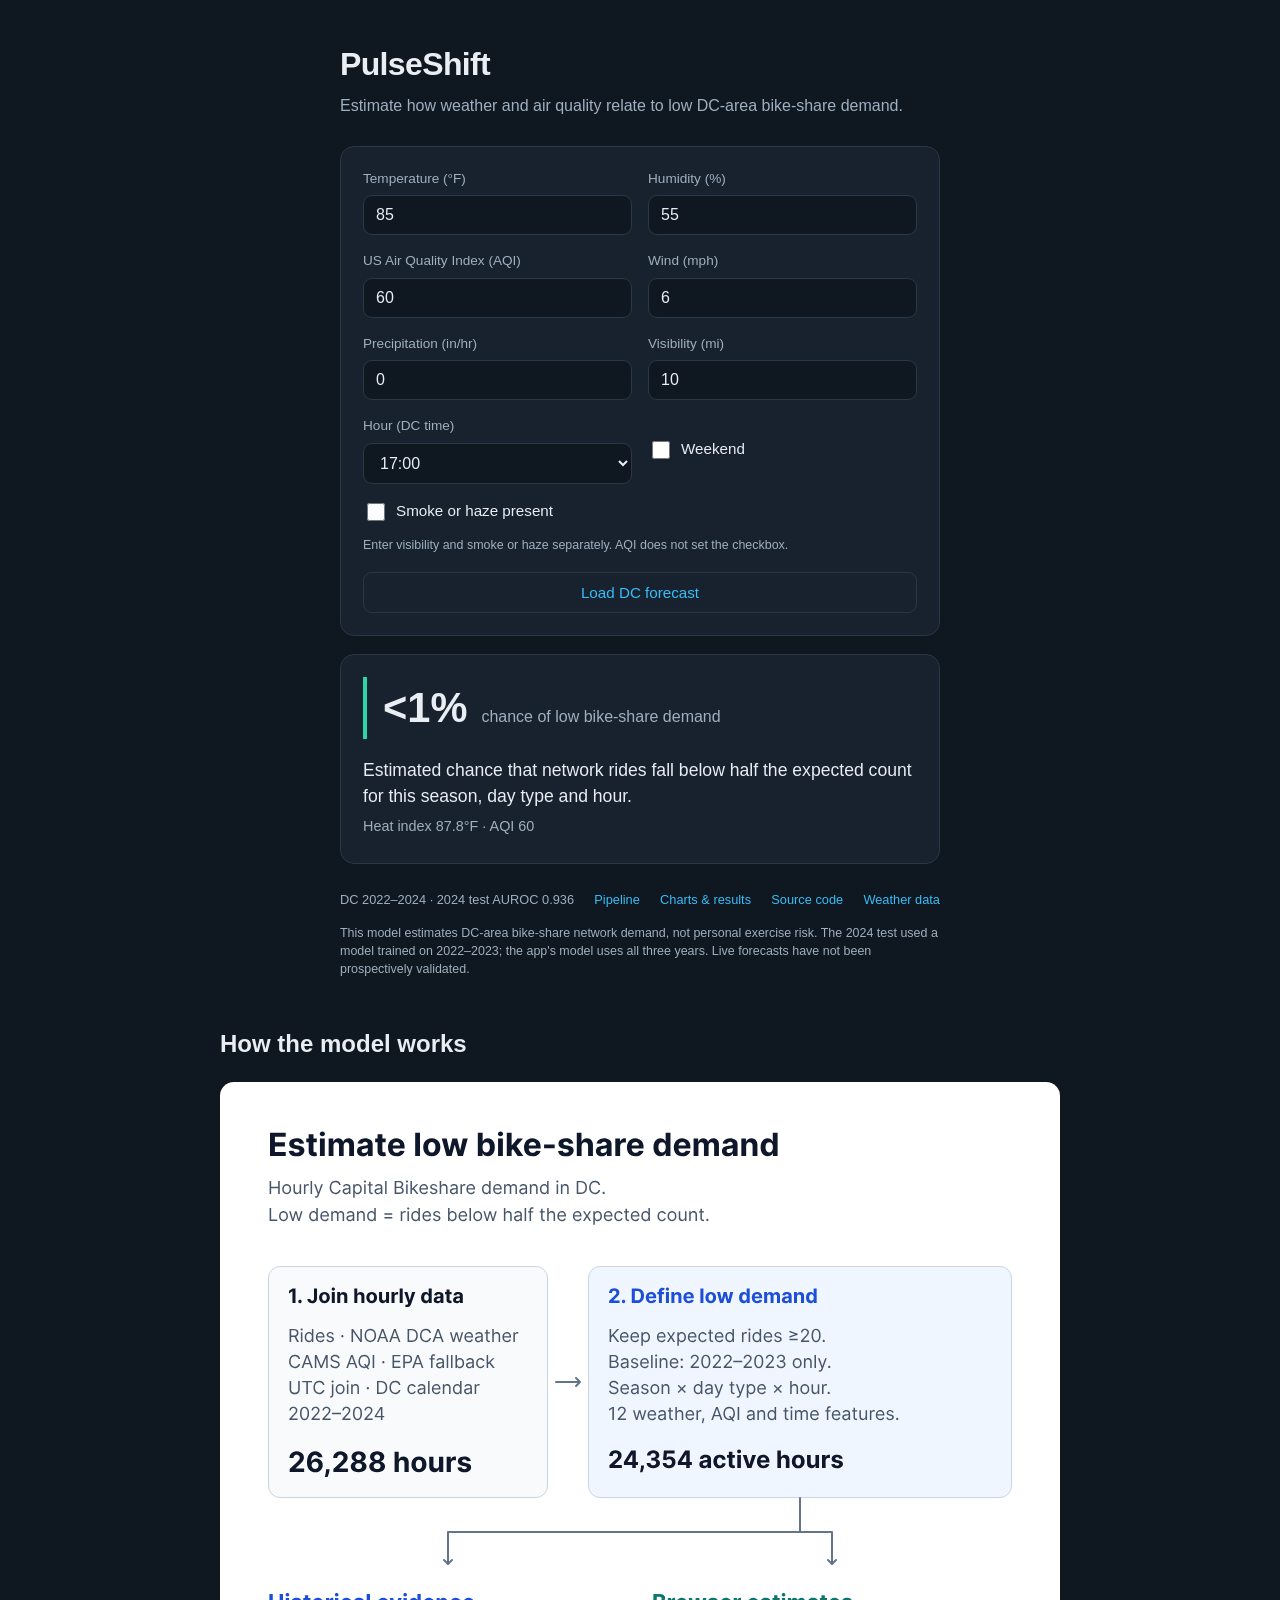
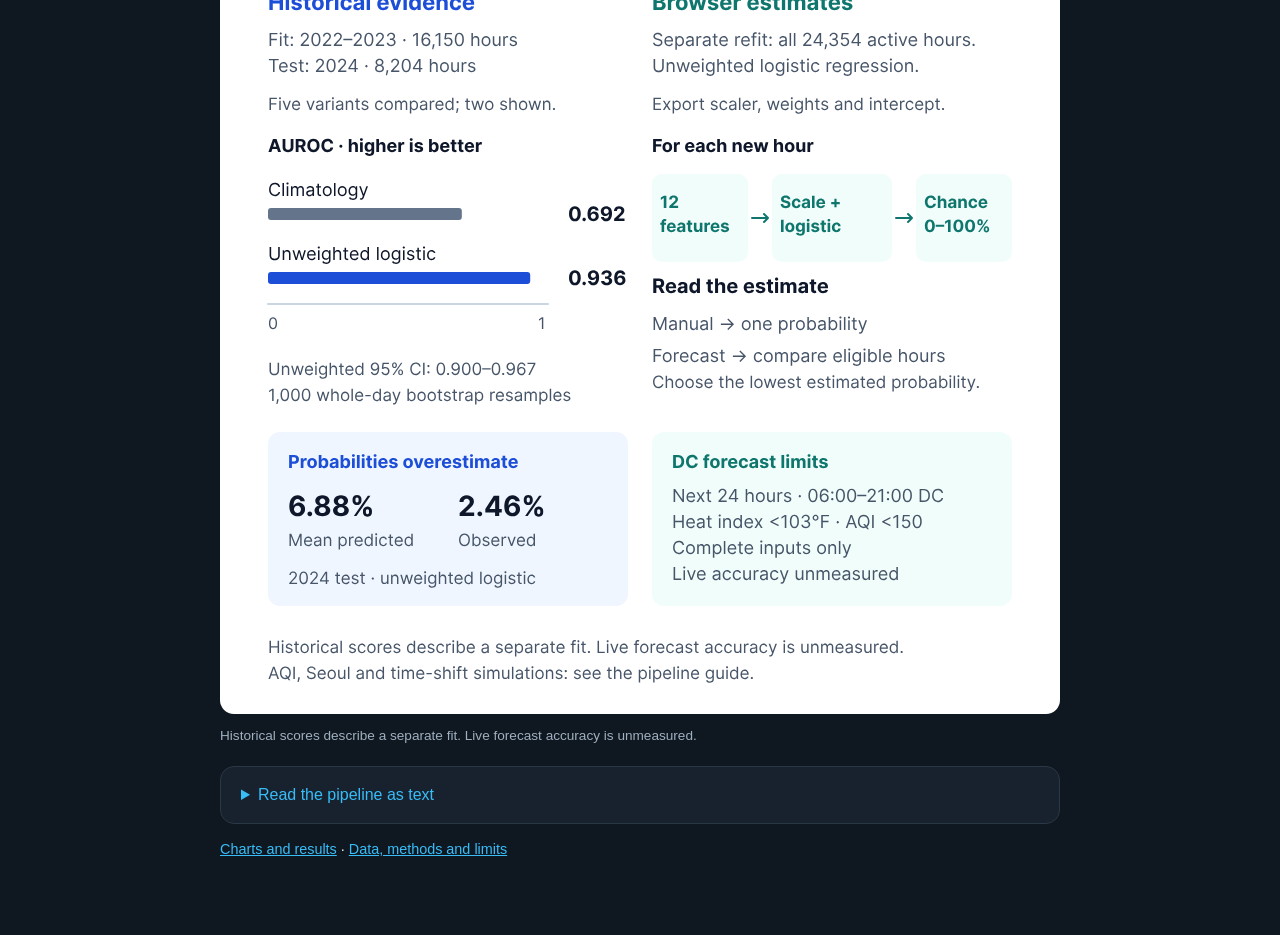
==== index.html @ 4e1eb02a "updated code" ====
<!DOCTYPE html>
<html lang="en">
<head>
  <meta charset="utf-8" />
  <meta http-equiv="Content-Security-Policy" content="default-src 'self'; img-src 'self' data:; connect-src https://api.open-meteo.com https://air-quality-api.open-meteo.com; base-uri 'none'" />
  <meta name="viewport" content="width=device-width, initial-scale=1" />
  <meta name="description" content="Estimate the chance of low DC-area bike-share demand from weather and air quality. The research model runs in your browser." />
  <link rel="icon" href="data:image/svg+xml,<svg xmlns='http://www.w3.org/2000/svg' width='16' height='16'><circle cx='8' cy='8' r='7' fill='%2338bdf8'/></svg>" />
  <title>PulseShift</title>
  <link rel="stylesheet" href="app/styles.css" />
</head>
<body>
  <main class="app">
    <header>
      <h1>PulseShift</h1>
      <p class="tag">Estimate how weather and air quality relate to low DC-area bike-share demand.</p>
    </header>

    <section class="panel">
      <form id="form" aria-label="DC demand model inputs">
        <div class="grid">
          <label>Temperature (°F)
            <input type="number" id="temp" value="85" min="-40" max="130" step="any" required />
          </label>
          <label>Humidity (%)
            <input type="number" id="humidity" value="55" min="0" max="100" step="any" required />
          </label>
          <label>US Air Quality Index (AQI)
            <input type="number" id="aqi" value="60" min="0" max="500" step="any" required />
          </label>
          <label>Wind (mph)
            <input type="number" id="wind" value="6" min="0" max="100" step="any" required />
          </label>
          <label>Precipitation (in/hr)
            <input type="number" id="precip" value="0" min="0" max="5" step="any" required />
          </label>
          <label>Visibility (mi)
            <input type="number" id="visibility" value="10" min="0" max="10" step="any" required />
          </label>
          <label>Hour (DC time)
            <select id="hour"></select>
          </label>
          <label class="check"><input type="checkbox" id="weekend" /> Weekend</label>
          <label class="check"><input type="checkbox" id="smoke" /> Smoke or haze present</label>
          <p class="hint">Enter visibility and smoke or haze separately. AQI does not set the checkbox.</p>
        </div>
        <button type="button" id="live" class="ghost">Load DC forecast</button>
        <p class="error" id="error" role="alert"></p>
      </form>
    </section>

    <section class="result" id="result" aria-label="Low bike-share demand estimate" aria-live="polite" aria-atomic="true" hidden>
      <div class="risk" id="risk">
        <span class="pct" id="pct">—</span>
        <span class="band" id="band">—</span>
      </div>
      <p class="reco" id="reco"></p>
      <p class="detail" id="detail"></p>
      <p class="detail" id="besthour"></p>
      <p class="hint" id="forecastnote"></p>
    </section>

    <footer>
      <span id="meta"></span>
      <a href="#pipeline">Pipeline</a>
      <a href="results/">Charts &amp; results</a>
      <a href="https://github.com/urmeo/pulse-shift">Source code</a>
      <a href="https://open-meteo.com/">Weather data</a>
    </footer>
    <p class="hint" id="modelnote"></p>

    <section class="pipeline-section" id="pipeline" aria-labelledby="pipeline-title">
      <h2 id="pipeline-title">How the model works</h2>
      <figure>
        <picture>
          <source media="(max-width: 640px)" srcset="results/figures/pipeline-mobile.svg" width="360" height="1932">
          <img class="pipeline-image" src="results/figures/pipeline.svg" width="840" height="1232" loading="lazy" alt="Hourly DC data define a low-demand target, then feed historical evaluation and a separate browser model refit. The diagram compares model ranking, probability overestimation and forecast limits.">
        </picture>
        <figcaption>Historical scores describe a separate fit. Live forecast accuracy is unmeasured.</figcaption>
      </figure>
      <details id="pipeline-text">
        <summary>Read the pipeline as text</summary>
        <h3>Prepare labeled hours</h3>
        <p>Join Capital Bikeshare rides, NOAA DCA weather and CAMS AQI by UTC hour, with EPA daily AQI as the historical fallback. The 2022–2024 panel has 26,288 hours.</p>
        <p>Expected rides use the 2022–2023 baseline for each season, weekday/weekend group and hour. Keep expected counts ≥20; low demand means rides below half the expected count. This leaves 24,354 active hours and 12 weather, AQI and time features.</p>
        <h3>Evaluate historical models</h3>
        <p>Fit on 16,150 hours from 2022–2023; test on 8,204 hours from 2024. Five variants were compared; two are shown here.</p>
        <table>
          <caption>2024 test AUROC · higher is better</caption>
          <thead><tr><th scope="col">Model</th><th scope="col">AUROC</th></tr></thead>
          <tbody>
            <tr><th scope="row">Climatology</th><td>0.692</td></tr>
            <tr><th scope="row">Unweighted logistic</th><td>0.936</td></tr>
          </tbody>
        </table>
        <p>Climatology predicts the training low-demand rate for each season, day type and hour. AUROC measures ranking. The unweighted model's 95% interval is 0.900–0.967, from 1,000 whole-day bootstrap resamples.</p>
        <p>Its mean prediction is 6.88%, compared with 2.46% observed on the 2024 test. Its probabilities overestimate the event rate.</p>
        <h3>Estimate new hours in the browser</h3>
        <p>Refit unweighted logistic regression separately on all 24,354 active hours. Export the scaler, weights and intercept. For each new hour, derive 12 features, standardize them and compute the logistic probability.</p>
        <p>Manual conditions give one estimate. Open-Meteo weather and CAMS AQI forecasts let the app compare complete hours in the next 24 hours, from 06:00 to 21:00 DC time. Keep heat index below 103°F and AQI below 150; choose the lowest estimated probability.</p>
        <p>The historical test does not evaluate the all-years refit. Live forecast accuracy is unmeasured.</p>
      </details>
      <p class="pipeline-links"><a href="results/">Charts and results</a> · <a href="https://github.com/urmeo/pulse-shift/blob/main/docs/pipeline.md">Data, methods and limits</a></p>
    </section>
  </main>

  <script src="app/model.js"></script>
  <script src="app/app.js"></script>
</body>
</html>
---- app/styles.css ----
:root {
  --bg: #0f1720;
  --card: #18222e;
  --line: #2a3744;
  --text: #e8eef4;
  --muted: #9fb0c0;
  --accent: #38bdf8;
  --low: #2dd4a7;
  --moderate: #eab308;
  --high: #f97316;
  --severe: #ef4444;
}

* { box-sizing: border-box; }

body {
  margin: 0;
  font-family: -apple-system, BlinkMacSystemFont, "Segoe UI", Roboto, sans-serif;
  background: var(--bg);
  color: var(--text);
  line-height: 1.5;
}

.app {
  max-width: 880px;
  margin: 0 auto;
  padding: 40px 20px 60px;
}

.app > header, .app > .panel, .app > .result, .app > footer, .app > .hint {
  max-width: 600px;
  margin-left: auto;
  margin-right: auto;
}

header h1 {
  margin: 0;
  font-size: 2rem;
  letter-spacing: -0.02em;
}

.tag {
  color: var(--muted);
  margin: 6px 0 28px;
}

.panel, .result {
  background: var(--card);
  border: 1px solid var(--line);
  border-radius: 14px;
  padding: 22px;
}

.grid {
  display: grid;
  grid-template-columns: 1fr 1fr;
  gap: 16px;
}

label {
  display: flex;
  flex-direction: column;
  font-size: 0.85rem;
  color: var(--muted);
  gap: 6px;
}

input[type="number"], select {
  background: var(--bg);
  border: 1px solid var(--line);
  border-radius: 9px;
  color: var(--text);
  padding: 10px 12px;
  font-size: 1rem;
  width: 100%;
  min-width: 0;
}

input:focus, select:focus { border-color: var(--accent); }
input:focus-visible, select:focus-visible, .ghost:focus-visible {
  outline: 2px solid var(--accent);
  outline-offset: 2px;
}

label.check {
  flex-direction: row;
  align-items: center;
  gap: 8px;
  color: var(--text);
  font-size: 0.95rem;
}

label.check input {
  width: 18px;
  height: 18px;
  accent-color: var(--accent);
}

.ghost {
  margin-top: 18px;
  width: 100%;
  background: transparent;
  border: 1px solid var(--line);
  color: var(--accent);
  border-radius: 9px;
  padding: 11px;
  font-size: 0.95rem;
  cursor: pointer;
}

.ghost:hover { border-color: var(--accent); }
.ghost:disabled {
  opacity: 0.65;
  cursor: wait;
}
.error {
  color: #fca5a5;
  font-size: 0.9rem;
  margin: 12px 0 0;
}
.error:empty { display: none; }
input[aria-invalid="true"] { border-color: #fca5a5; }

.result { margin-top: 18px; }

.risk {
  display: flex;
  flex-wrap: wrap;
  align-items: baseline;
  gap: 14px;
  border-left: 4px solid var(--muted);
  padding-left: 16px;
}

.risk.low { border-color: var(--low); }
.risk.moderate { border-color: var(--moderate); }
.risk.high { border-color: var(--high); }
.risk.severe { border-color: var(--severe); }

.pct {
  font-size: 2.6rem;
  font-weight: 700;
}
.band {
  color: var(--muted);
  font-size: 1rem;
  flex: 1;
  min-width: 150px;
}

.reco {
  font-size: 1.1rem;
  margin: 18px 0 6px;
}
.detail {
  color: var(--muted);
  margin: 0;
  font-size: 0.9rem;
}

.hint {
  color: var(--muted);
  font-size: 0.78rem;
  margin: 4px 0 0;
  line-height: 1.45;
}
.grid .hint {
  grid-column: 1 / -1;
  margin-top: -4px;
}
.app > .hint { margin-top: 14px; }

footer {
  display: flex;
  justify-content: space-between;
  flex-wrap: wrap;
  gap: 8px 16px;
  margin-top: 26px;
  font-size: 0.8rem;
  color: var(--muted);
}

footer a {
  color: var(--accent);
  text-decoration: none;
}

.pipeline-section {
  margin-top: 48px;
  scroll-margin-top: 24px;
}

.pipeline-section h2 { font-size: 1.5rem; }
.pipeline-section h3 { font-size: 1.05rem; }
.pipeline-section figure { margin: 0; }
.pipeline-image {
  display: block;
  width: 100%;
  height: auto;
  border-radius: 14px;
}
.pipeline-section figcaption {
  margin-top: 12px;
  color: var(--muted);
  font-size: 0.85rem;
}
.pipeline-section details {
  margin-top: 20px;
  padding: 16px 20px;
  background: var(--card);
  border: 1px solid var(--line);
  border-radius: 14px;
}
.pipeline-section summary {
  color: var(--accent);
  cursor: pointer;
}
.pipeline-section a { color: var(--accent); }
.pipeline-section summary:focus-visible, a:focus-visible {
  outline: 2px solid var(--accent);
  outline-offset: 4px;
}
.pipeline-section table {
  width: 100%;
  border-collapse: collapse;
  font-size: 0.9rem;
}
.pipeline-section caption {
  text-align: left;
  color: var(--muted);
  margin-bottom: 8px;
}
.pipeline-section th, .pipeline-section td {
  border-bottom: 1px solid var(--line);
  padding: 8px;
  text-align: left;
}
.pipeline-section th:last-child, .pipeline-section td { text-align: right; }
.pipeline-links { font-size: 0.9rem; }

@media (max-width: 640px) {
  .pipeline-section figure { max-width: 360px; margin-inline: auto; }
}

@media (max-width: 480px) {
  .grid { grid-template-columns: 1fr; }
}
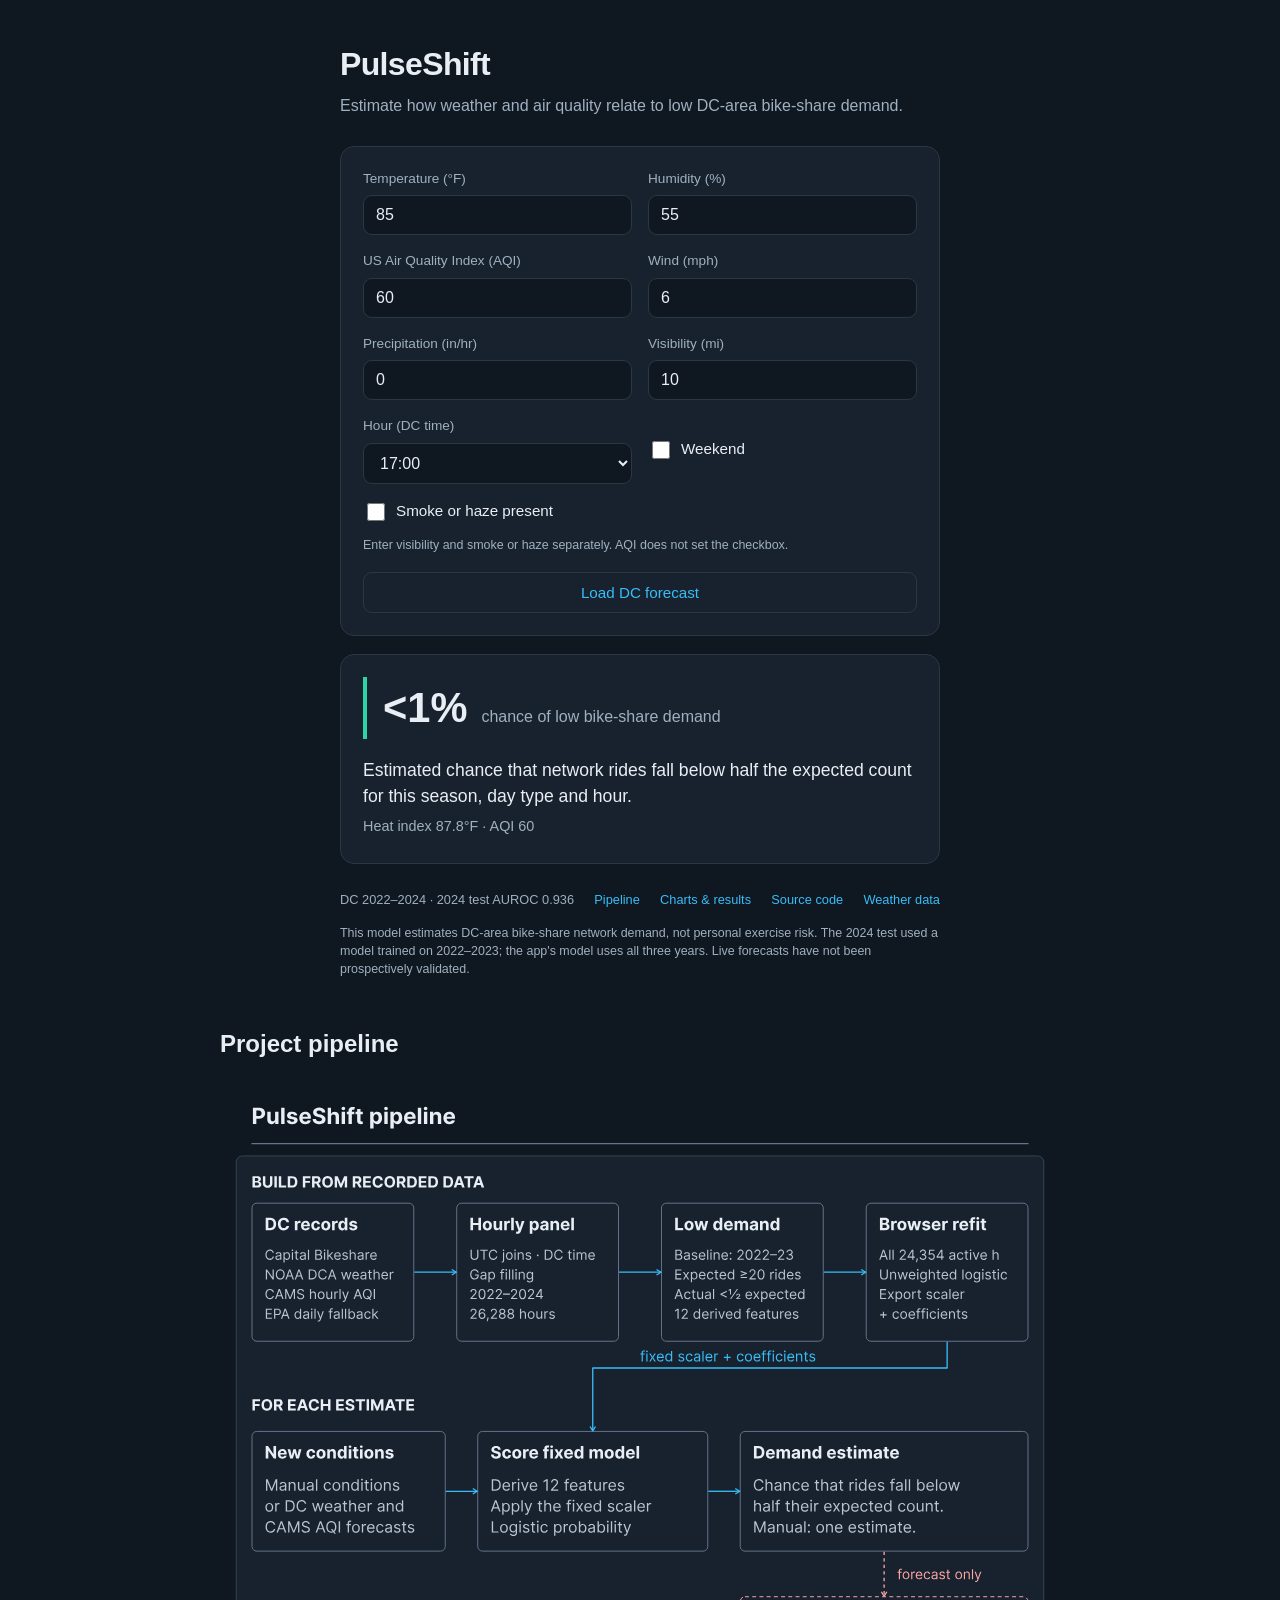
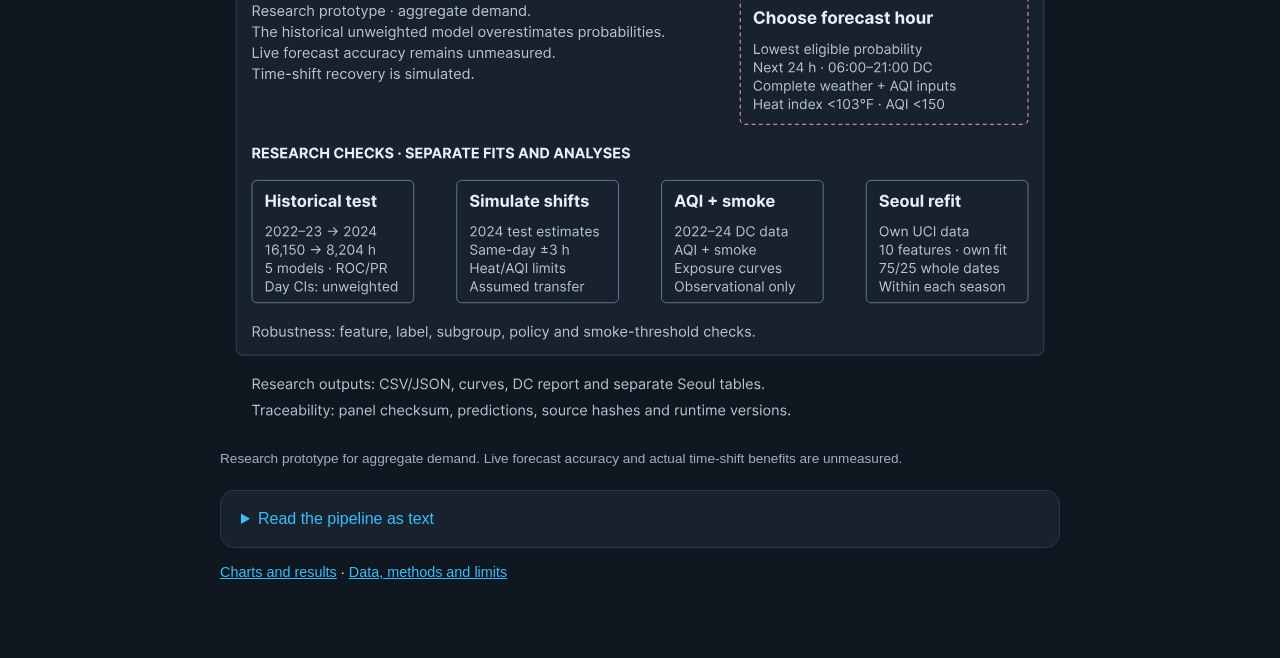
==== commit 33efb798: "updated code" ====
--- a/index.html
+++ b/index.html
@@ -70,21 +70,25 @@
     <p class="hint" id="modelnote"></p>
 
     <section class="pipeline-section" id="pipeline" aria-labelledby="pipeline-title">
-      <h2 id="pipeline-title">How the model works</h2>
+      <h2 id="pipeline-title">Project pipeline</h2>
       <figure>
         <picture>
-          <source media="(max-width: 640px)" srcset="results/figures/pipeline-mobile.svg" width="360" height="1932">
-          <img class="pipeline-image" src="results/figures/pipeline.svg" width="840" height="1232" loading="lazy" alt="Hourly DC data define a low-demand target, then feed historical evaluation and a separate browser model refit. The diagram compares model ranking, probability overestimation and forecast limits.">
+          <source media="(max-width: 640px)" srcset="results/figures/pipeline-mobile.svg" width="360" height="2480">
+          <img class="pipeline-image" src="results/figures/pipeline.svg" width="1280" height="1456" loading="lazy" alt="DC records become labeled hours for the browser model refit. Fixed parameters score manual conditions or forecasts; forecast-only eligibility rules limit hour selection. Separate research checks cover the 2024 historical test, simulated time shifts, AQI and smoke associations, and an independent Seoul refit.">
         </picture>
-        <figcaption>Historical scores describe a separate fit. Live forecast accuracy is unmeasured.</figcaption>
+        <figcaption>Research prototype for aggregate demand. Live forecast accuracy and actual time-shift benefits are unmeasured.</figcaption>
       </figure>
       <details id="pipeline-text">
         <summary>Read the pipeline as text</summary>
-        <h3>Prepare labeled hours</h3>
+        <h3>Build the browser model</h3>
         <p>Join Capital Bikeshare rides, NOAA DCA weather and CAMS AQI by UTC hour, with EPA daily AQI as the historical fallback. The 2022–2024 panel has 26,288 hours.</p>
         <p>Expected rides use the 2022–2023 baseline for each season, weekday/weekend group and hour. Keep expected counts ≥20; low demand means rides below half the expected count. This leaves 24,354 active hours and 12 weather, AQI and time features.</p>
-        <h3>Evaluate historical models</h3>
-        <p>Fit on 16,150 hours from 2022–2023; test on 8,204 hours from 2024. Five variants were compared; two are shown here.</p>
+        <p>Refit unweighted logistic regression on all 24,354 active hours. Export the scaler, weights and intercept as fixed browser parameters.</p>
+        <h3>Estimate new conditions</h3>
+        <p>For each new hour, derive 12 features, apply the fixed scaler and compute the logistic probability. Manual conditions give one estimate.</p>
+        <p>Open-Meteo weather and CAMS AQI forecasts let the app compare complete hours in the next 24 hours, from 06:00 to 21:00 DC time. Forecast selection requires heat index below 103°F and AQI below 150, then chooses the lowest estimated probability.</p>
+        <h3>Historical test</h3>
+        <p>Fit five model variants on 16,150 hours from 2022–2023; test on 8,204 hours from 2024. Two model scores are listed below. This test evaluates a separate fit from the all-years browser refit.</p>
         <table>
           <caption>2024 test AUROC · higher is better</caption>
           <thead><tr><th scope="col">Model</th><th scope="col">AUROC</th></tr></thead>
@@ -95,10 +99,15 @@
         </table>
         <p>Climatology predicts the training low-demand rate for each season, day type and hour. AUROC measures ranking. The unweighted model's 95% interval is 0.900–0.967, from 1,000 whole-day bootstrap resamples.</p>
         <p>Its mean prediction is 6.88%, compared with 2.46% observed on the 2024 test. Its probabilities overestimate the event rate.</p>
-        <h3>Estimate new hours in the browser</h3>
-        <p>Refit unweighted logistic regression separately on all 24,354 active hours. Export the scaler, weights and intercept. For each new hour, derive 12 features, standardize them and compute the logistic probability.</p>
-        <p>Manual conditions give one estimate. Open-Meteo weather and CAMS AQI forecasts let the app compare complete hours in the next 24 hours, from 06:00 to 21:00 DC time. Keep heat index below 103°F and AQI below 150; choose the lowest estimated probability.</p>
-        <p>The historical test does not evaluate the all-years refit. Live forecast accuracy is unmeasured.</p>
+        <h3>Simulated time shifts</h3>
+        <p>Use the historical model's 2024 test estimates and recorded conditions to compare hours within ±3 hours on the same day, under the study's heat and AQI limits. Predicted ride recovery assumes demand transfers to the chosen hour.</p>
+        <h3>AQI and smoke</h3>
+        <p>Use applicable 2022–2024 DC records for daily and hourly associations, exposure curves, smoke context and measurement-error scenarios. Different exposures and controls limit comparison; these observational analyses do not establish causality.</p>
+        <h3>Separate Seoul refit</h3>
+        <p>Fit a city-specific 10-feature model on its own UCI dataset. Within each season, train on the earliest 75% of functioning dates and test on the latest 25%, keeping whole dates together.</p>
+        <h3>Limits and recorded outputs</h3>
+        <p>This prototype estimates aggregate bike-share demand. Individual activity and health outcomes were not measured. Live forecast accuracy and actual time-shift benefits remain unmeasured.</p>
+        <p>Research checks vary features, labels, subgroups, policy windows and smoke thresholds. Tables, curves and predictions record the results. Metadata include the panel checksum, source hashes and runtime versions.</p>
       </details>
       <p class="pipeline-links"><a href="results/">Charts and results</a> · <a href="https://github.com/urmeo/pulse-shift/blob/main/docs/pipeline.md">Data, methods and limits</a></p>
     </section>
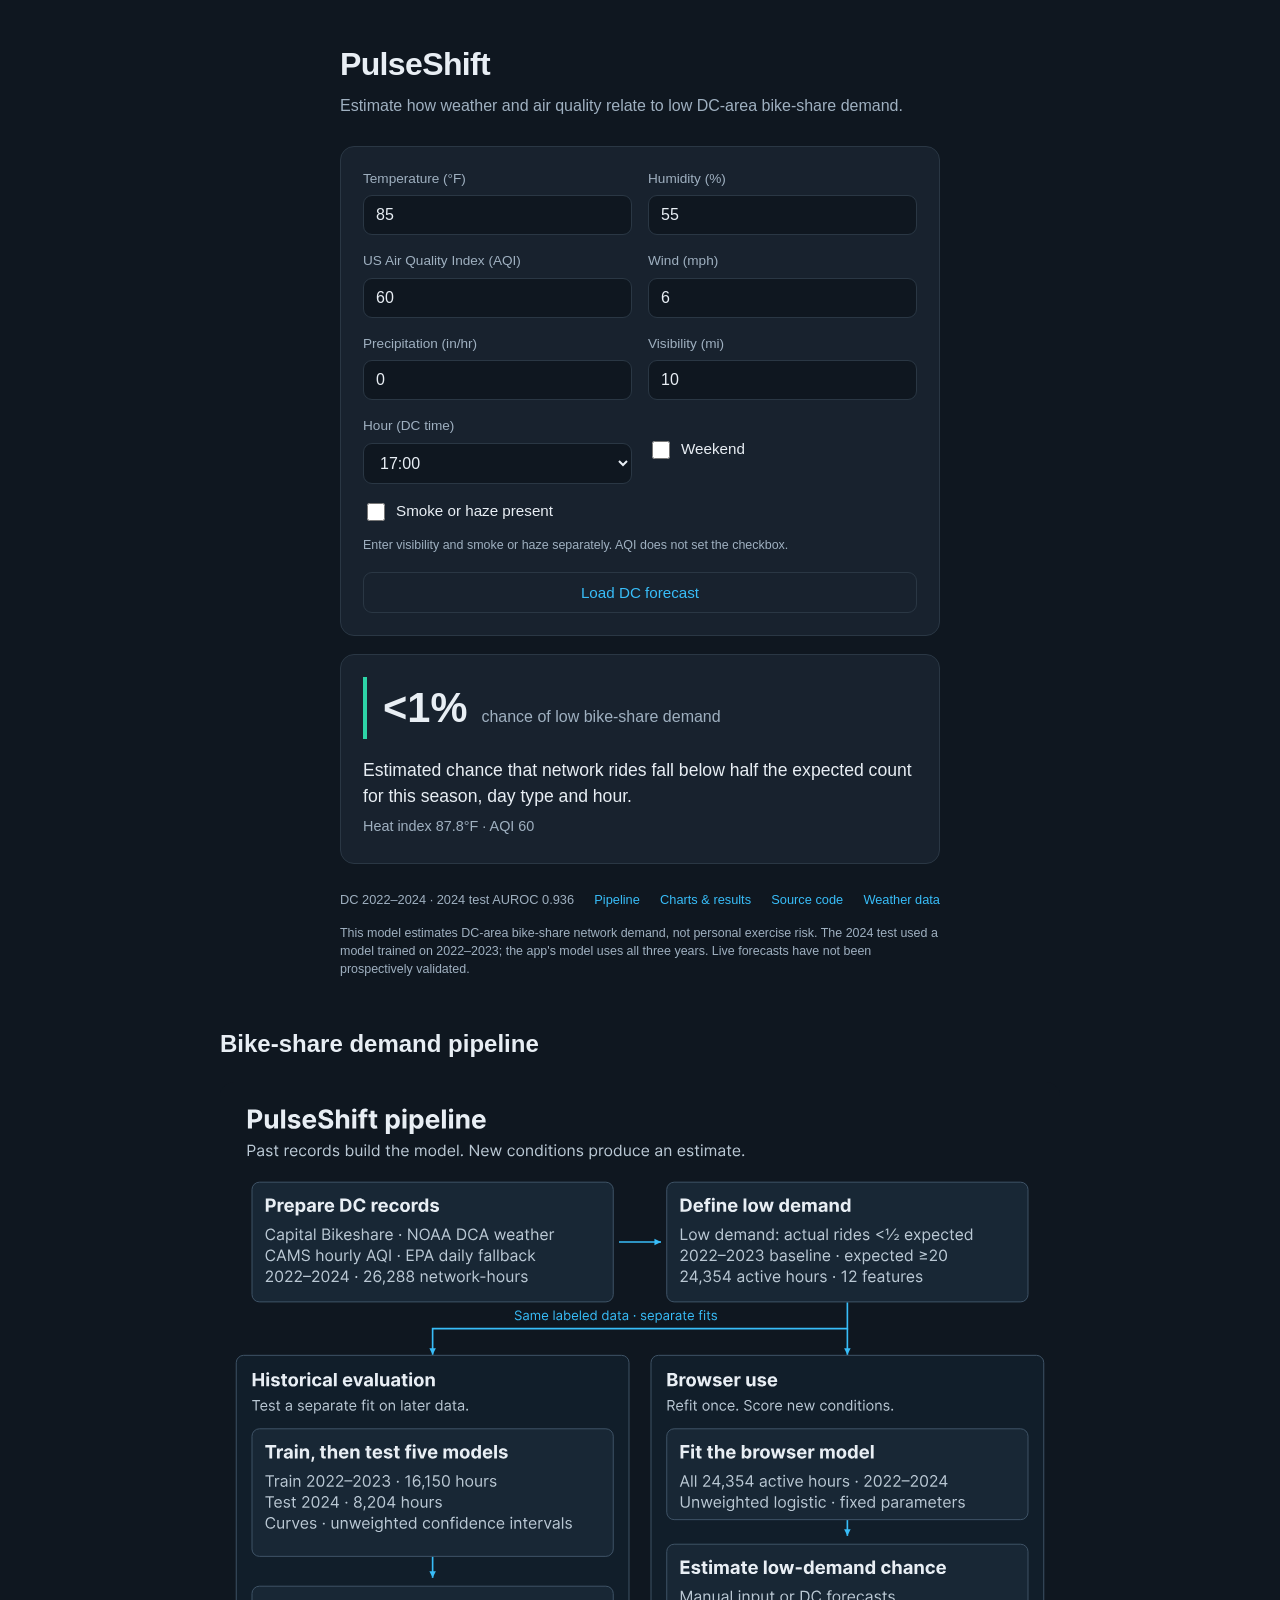
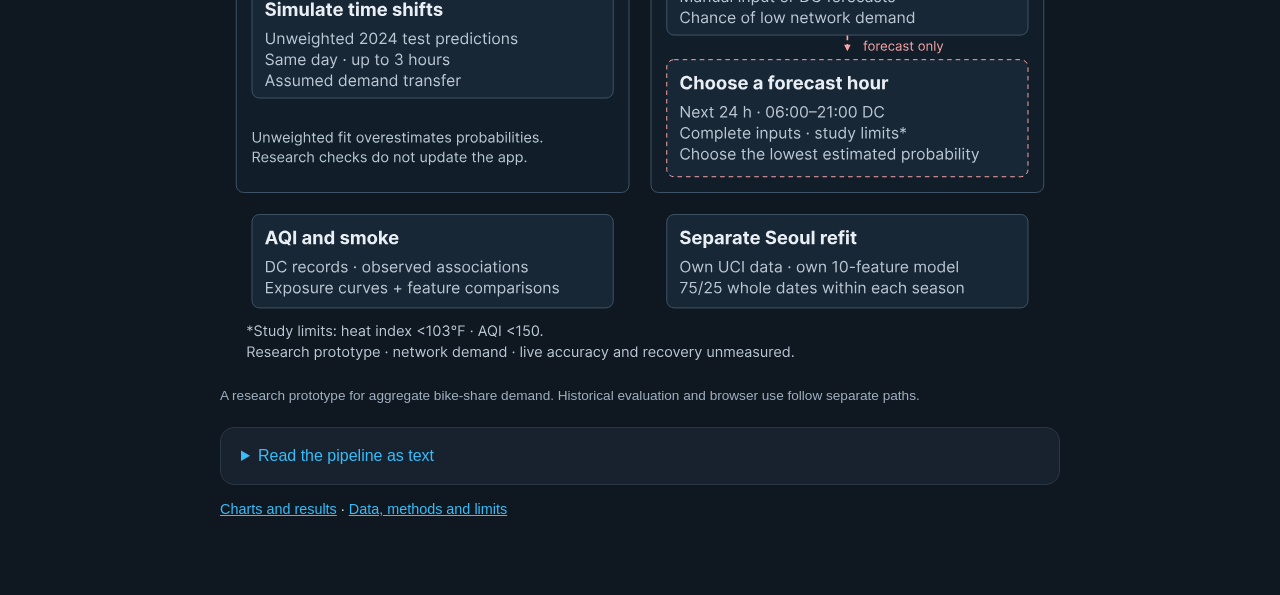
==== commit 0fd129bb: "updated pipeline" ====
--- a/index.html
+++ b/index.html
@@ -70,25 +70,21 @@
     <p class="hint" id="modelnote"></p>
 
     <section class="pipeline-section" id="pipeline" aria-labelledby="pipeline-title">
-      <h2 id="pipeline-title">Project pipeline</h2>
+      <h2 id="pipeline-title">Bike-share demand pipeline</h2>
       <figure>
         <picture>
-          <source media="(max-width: 640px)" srcset="results/figures/pipeline-mobile.svg" width="360" height="2480">
-          <img class="pipeline-image" src="results/figures/pipeline.svg" width="1280" height="1456" loading="lazy" alt="DC records become labeled hours for the browser model refit. Fixed parameters score manual conditions or forecasts; forecast-only eligibility rules limit hour selection. Separate research checks cover the 2024 historical test, simulated time shifts, AQI and smoke associations, and an independent Seoul refit.">
+          <source media="(max-width: 640px)" srcset="results/figures/pipeline-mobile.svg" width="360" height="2400">
+          <img class="pipeline-image" src="results/figures/pipeline.svg" width="1280" height="1360" loading="lazy" alt="DC rides, weather and AQI become labeled hours. Historical evaluation trains on 2022–2023, tests on 2024 and simulates same-day shifts. Browser use refits on 2022–2024, scores manual or forecast conditions and selects forecast hours within study limits. AQI and smoke analyses and a separate Seoul refit provide supporting research.">
         </picture>
-        <figcaption>Research prototype for aggregate demand. Live forecast accuracy and actual time-shift benefits are unmeasured.</figcaption>
+        <figcaption>A research prototype for aggregate bike-share demand. Historical evaluation and browser use follow separate paths.</figcaption>
       </figure>
       <details id="pipeline-text">
         <summary>Read the pipeline as text</summary>
-        <h3>Build the browser model</h3>
+        <h3>Shared data</h3>
         <p>Join Capital Bikeshare rides, NOAA DCA weather and CAMS AQI by UTC hour, with EPA daily AQI as the historical fallback. The 2022–2024 panel has 26,288 hours.</p>
-        <p>Expected rides use the 2022–2023 baseline for each season, weekday/weekend group and hour. Keep expected counts ≥20; low demand means rides below half the expected count. This leaves 24,354 active hours and 12 weather, AQI and time features.</p>
-        <p>Refit unweighted logistic regression on all 24,354 active hours. Export the scaler, weights and intercept as fixed browser parameters.</p>
-        <h3>Estimate new conditions</h3>
-        <p>For each new hour, derive 12 features, apply the fixed scaler and compute the logistic probability. Manual conditions give one estimate.</p>
-        <p>Open-Meteo weather and CAMS AQI forecasts let the app compare complete hours in the next 24 hours, from 06:00 to 21:00 DC time. Forecast selection requires heat index below 103°F and AQI below 150, then chooses the lowest estimated probability.</p>
-        <h3>Historical test</h3>
-        <p>Fit five model variants on 16,150 hours from 2022–2023; test on 8,204 hours from 2024. Two model scores are listed below. This test evaluates a separate fit from the all-years browser refit.</p>
+        <p>Expected rides use a 2022–2023 baseline for each season, weekday/weekend group and hour. Keep hours with at least 20 expected rides; low demand means actual rides below half that count. This leaves 24,354 active hours and 12 weather, AQI and time features.</p>
+        <h3>Historical evaluation</h3>
+        <p>Fit five model variants on 16,150 active hours from 2022–2023; test on 8,204 active hours from 2024. Two results are shown below.</p>
         <table>
           <caption>2024 test AUROC · higher is better</caption>
           <thead><tr><th scope="col">Model</th><th scope="col">AUROC</th></tr></thead>
@@ -97,17 +93,15 @@
             <tr><th scope="row">Unweighted logistic</th><td>0.936</td></tr>
           </tbody>
         </table>
-        <p>Climatology predicts the training low-demand rate for each season, day type and hour. AUROC measures ranking. The unweighted model's 95% interval is 0.900–0.967, from 1,000 whole-day bootstrap resamples.</p>
-        <p>Its mean prediction is 6.88%, compared with 2.46% observed on the 2024 test. Its probabilities overestimate the event rate.</p>
-        <h3>Simulated time shifts</h3>
-        <p>Use the historical model's 2024 test estimates and recorded conditions to compare hours within ±3 hours on the same day, under the study's heat and AQI limits. Predicted ride recovery assumes demand transfers to the chosen hour.</p>
-        <h3>AQI and smoke</h3>
-        <p>Use applicable 2022–2024 DC records for daily and hourly associations, exposure curves, smoke context and measurement-error scenarios. Different exposures and controls limit comparison; these observational analyses do not establish causality.</p>
-        <h3>Separate Seoul refit</h3>
-        <p>Fit a city-specific 10-feature model on its own UCI dataset. Within each season, train on the earliest 75% of functioning dates and test on the latest 25%, keeping whole dates together.</p>
-        <h3>Limits and recorded outputs</h3>
-        <p>This prototype estimates aggregate bike-share demand. Individual activity and health outcomes were not measured. Live forecast accuracy and actual time-shift benefits remain unmeasured.</p>
-        <p>Research checks vary features, labels, subgroups, policy windows and smoke thresholds. Tables, curves and predictions record the results. Metadata include the panel checksum, source hashes and runtime versions.</p>
+        <p>Climatology uses the training low-demand rate for each season, day type and hour. AUROC measures ranking. The unweighted model's 95% interval is 0.900–0.967, from 1,000 whole-day bootstrap resamples. Its mean prediction was 6.88%, compared with 2.46% observed; probabilities overestimated the 2024 event rate.</p>
+        <p>The time-shift simulation uses the unweighted model's 2024 test estimates and recorded conditions. It compares hours within ±3 hours on the same day, requiring heat index below 103°F and AQI below 150 at the chosen hour. Predicted recovery assumes demand transfers; actual benefits were not measured.</p>
+        <h3>Browser use</h3>
+        <p>Separately refit unweighted logistic regression on all 24,354 active hours from 2022–2024. Export fixed scaling parameters and coefficients to estimate the chance of low demand from manual inputs or DC forecasts. The historical scores above evaluate the earlier fit.</p>
+        <p>Forecasts use Open-Meteo weather and CAMS AQI. Compare complete hours in the next 24 hours, from 06:00 to 21:00 DC time, with heat index below 103°F and AQI below 150. Choose the lowest estimated probability. These are study limits; follow official advisories. Live forecast accuracy has not been prospectively evaluated.</p>
+        <h3>Other research</h3>
+        <p>AQI and smoke analyses examine daily and hourly associations in the DC records. Different exposures and controls limit comparison; these observational analyses do not establish causality.</p>
+        <p>The Seoul analysis fits a separate 10-feature model on its own UCI dataset. Within each season, train on the earliest 75% of functioning dates and test on the latest 25%, keeping whole dates together.</p>
+        <p>Research checks do not change the browser parameters. The project estimates aggregate network demand, not individual activity or health outcomes.</p>
       </details>
       <p class="pipeline-links"><a href="results/">Charts and results</a> · <a href="https://github.com/urmeo/pulse-shift/blob/main/docs/pipeline.md">Data, methods and limits</a></p>
     </section>
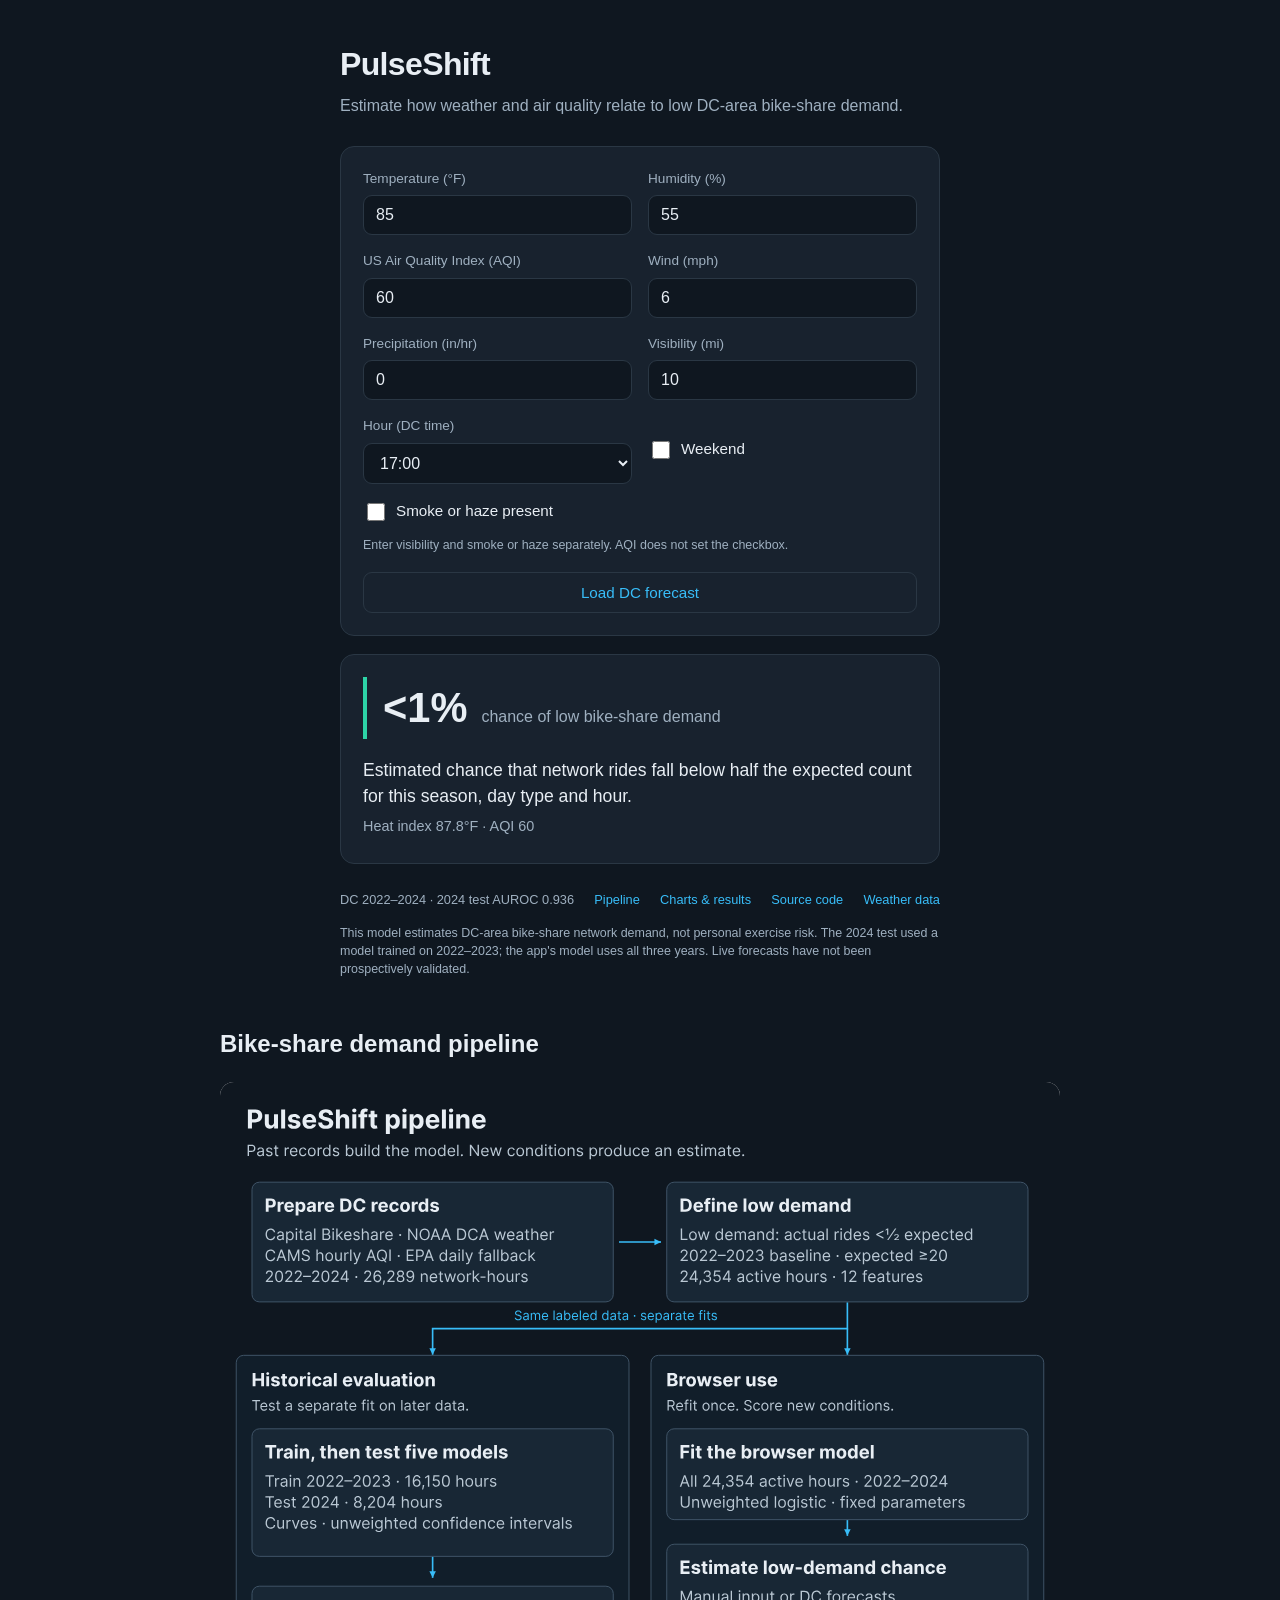
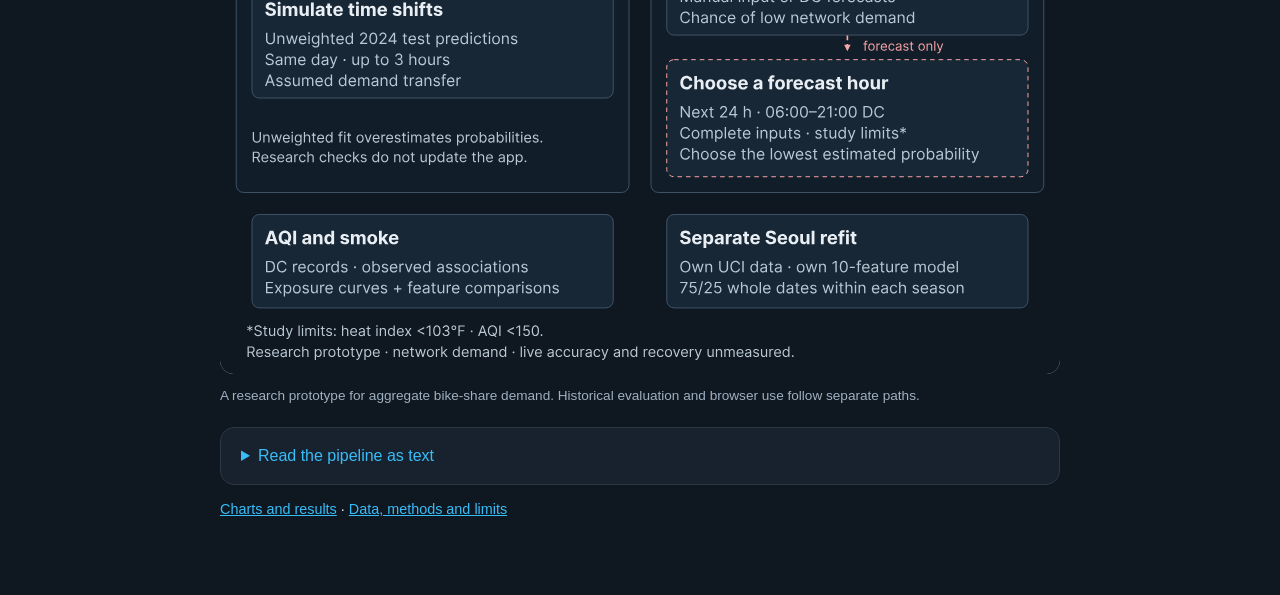
==== commit 316d2ec8: "updated results" ====
--- a/index.html
+++ b/index.html
@@ -81,10 +81,10 @@
       <details id="pipeline-text">
         <summary>Read the pipeline as text</summary>
         <h3>Shared data</h3>
-        <p>Join Capital Bikeshare rides, NOAA DCA weather and CAMS AQI by UTC hour, with EPA daily AQI as the historical fallback. The 2022–2024 panel has 26,288 hours.</p>
+        <p>Join Capital Bikeshare rides, NOAA DCA weather and CAMS AQI by UTC hour, with EPA daily AQI as the historical fallback. The 2022–2024 panel has 26,289 hours.</p>
         <p>Expected rides use a 2022–2023 baseline for each season, weekday/weekend group and hour. Keep hours with at least 20 expected rides; low demand means actual rides below half that count. This leaves 24,354 active hours and 12 weather, AQI and time features.</p>
         <h3>Historical evaluation</h3>
-        <p>Fit five model variants on 16,150 active hours from 2022–2023; test on 8,204 active hours from 2024. Two results are shown below.</p>
+        <p>Fit five model variants on 16,150 active hours from 2022–2023; test on 8,204 active hours from 2024.</p>
         <table>
           <caption>2024 test AUROC · higher is better</caption>
           <thead><tr><th scope="col">Model</th><th scope="col">AUROC</th></tr></thead>
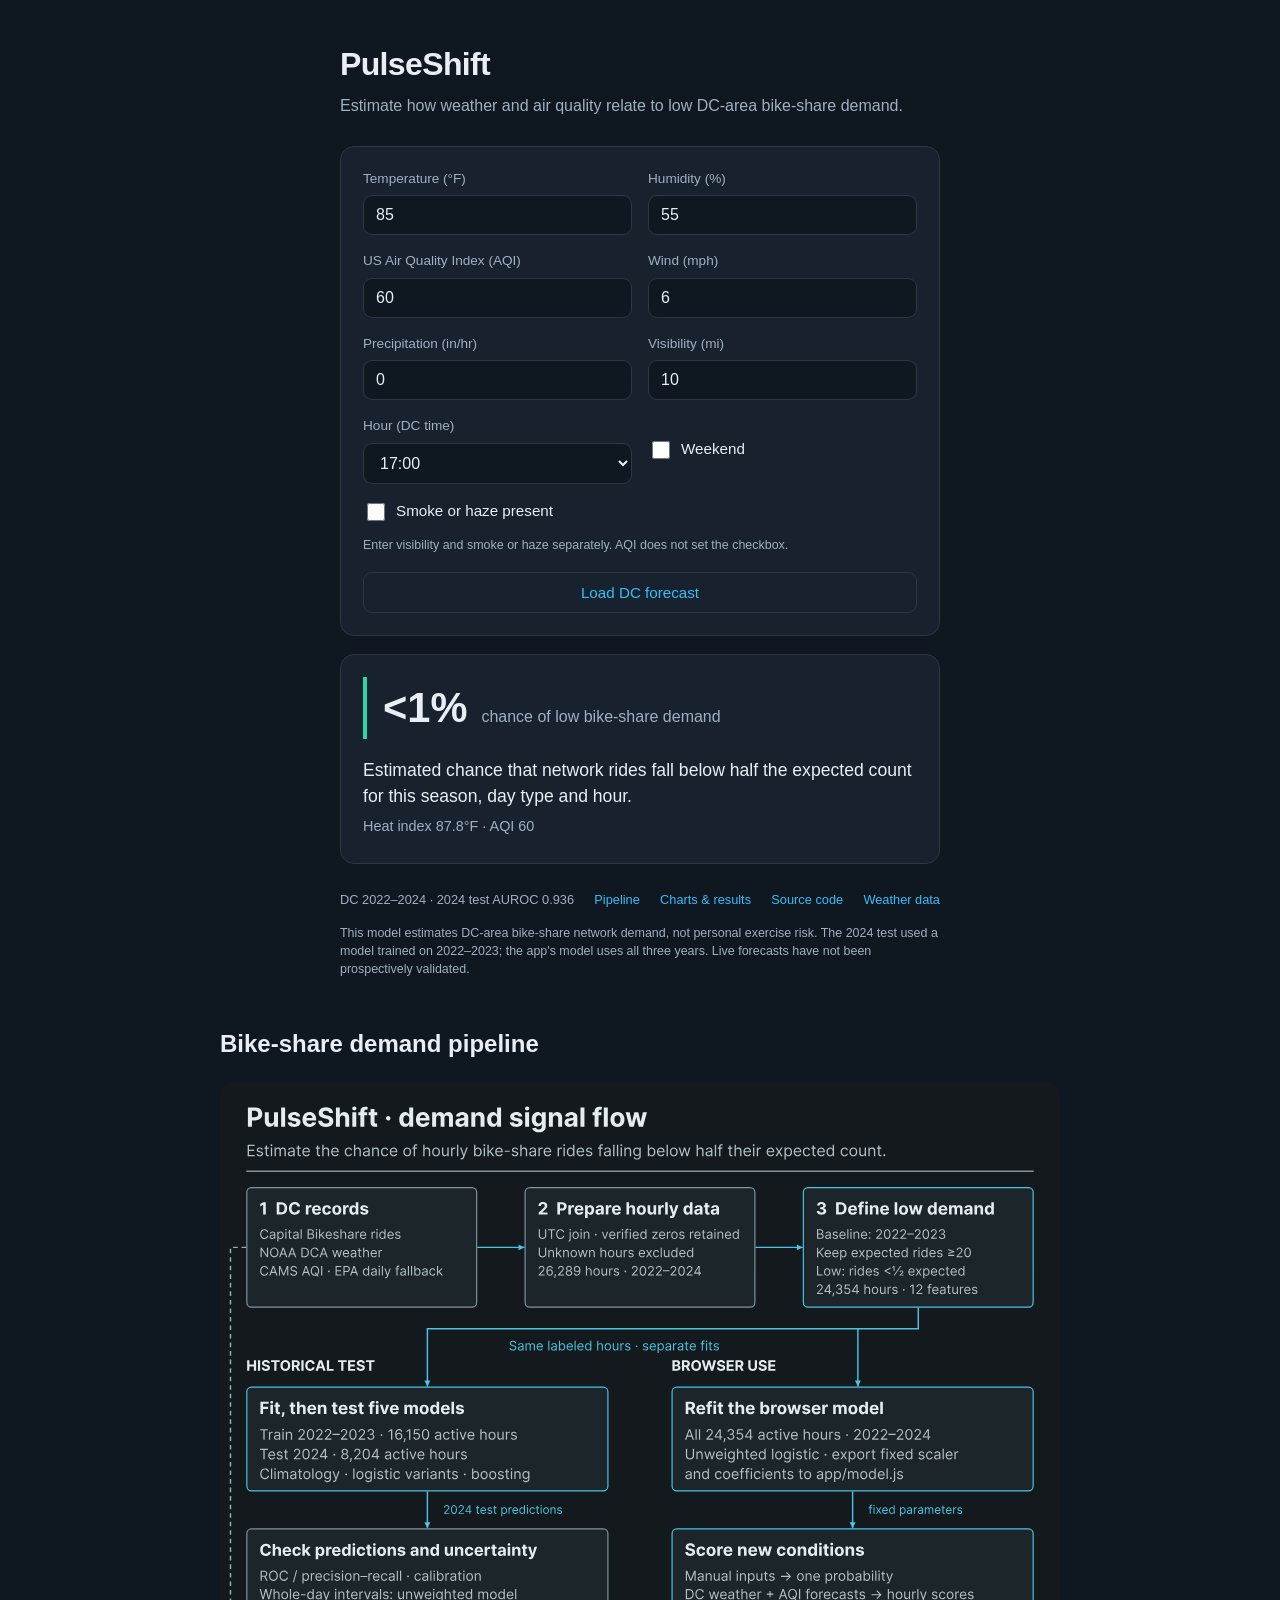
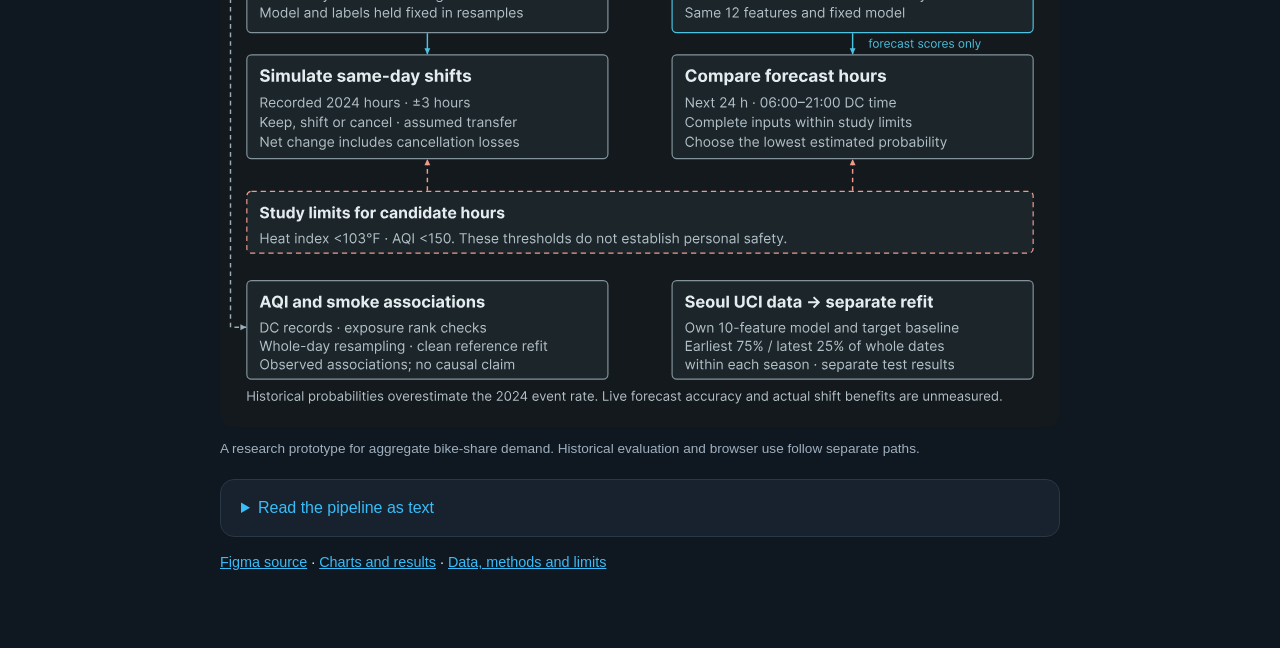
==== commit e754734b: "updated pipeline" ====
--- a/index.html
+++ b/index.html
@@ -73,8 +73,8 @@
       <h2 id="pipeline-title">Bike-share demand pipeline</h2>
       <figure>
         <picture>
-          <source media="(max-width: 640px)" srcset="results/figures/pipeline-mobile.svg" width="360" height="2400">
-          <img class="pipeline-image" src="results/figures/pipeline.svg" width="1280" height="1360" loading="lazy" alt="DC rides, weather and AQI become labeled hours. Historical evaluation trains on 2022–2023, tests on 2024 and simulates same-day shifts. Browser use refits on 2022–2024, scores manual or forecast conditions and selects forecast hours within study limits. AQI and smoke analyses and a separate Seoul refit provide supporting research.">
+          <source media="(max-width: 640px)" srcset="results/figures/pipeline-mobile.svg" width="360" height="2704">
+          <img class="pipeline-image" src="results/figures/pipeline.svg" width="1280" height="1440" loading="lazy" alt="PulseShift signal flow: DC records become a verified hourly panel, low-demand labels and 12 features. Separate historical and browser fits lead to evaluation and fixed-model scoring. Only forecast scores enter hour selection. Candidate-hour limits, DC AQI associations and an independent Seoul refit complete the pipeline.">
         </picture>
         <figcaption>A research prototype for aggregate bike-share demand. Historical evaluation and browser use follow separate paths.</figcaption>
       </figure>
@@ -94,7 +94,7 @@
           </tbody>
         </table>
         <p>Climatology uses the training low-demand rate for each season, day type and hour. AUROC measures ranking. The unweighted model's 95% interval is 0.900–0.967, from 1,000 whole-day bootstrap resamples. Its mean prediction was 6.88%, compared with 2.46% observed; probabilities overestimated the 2024 event rate.</p>
-        <p>The time-shift simulation uses the unweighted model's 2024 test estimates and recorded conditions. It compares hours within ±3 hours on the same day, requiring heat index below 103°F and AQI below 150 at the chosen hour. Predicted recovery assumes demand transfers; actual benefits were not measured.</p>
+        <p>The time-shift simulation uses the unweighted model's 2024 test estimates and recorded conditions. It compares hours within ±3 hours on the same day, requiring heat index below 103°F and AQI below 150 at the chosen hour. Net modeled change includes cancellation and shift losses. Shifted demand is assumed to transfer; actual benefits were not measured.</p>
         <h3>Browser use</h3>
         <p>Separately refit unweighted logistic regression on all 24,354 active hours from 2022–2024. Export fixed scaling parameters and coefficients to estimate the chance of low demand from manual inputs or DC forecasts. The historical scores above evaluate the earlier fit.</p>
         <p>Forecasts use Open-Meteo weather and CAMS AQI. Compare complete hours in the next 24 hours, from 06:00 to 21:00 DC time, with heat index below 103°F and AQI below 150. Choose the lowest estimated probability. These are study limits; follow official advisories. Live forecast accuracy has not been prospectively evaluated.</p>
@@ -103,7 +103,7 @@
         <p>The Seoul analysis fits a separate 10-feature model on its own UCI dataset. Within each season, train on the earliest 75% of functioning dates and test on the latest 25%, keeping whole dates together.</p>
         <p>Research checks do not change the browser parameters. The project estimates aggregate network demand, not individual activity or health outcomes.</p>
       </details>
-      <p class="pipeline-links"><a href="results/">Charts and results</a> · <a href="https://github.com/urmeo/pulse-shift/blob/main/docs/pipeline.md">Data, methods and limits</a></p>
+      <p class="pipeline-links"><a href="https://www.figma.com/design/yhY22TCHa8m8mhBi1Z4RCw?node-id=2-2">Figma source</a> · <a href="results/">Charts and results</a> · <a href="https://github.com/urmeo/pulse-shift/blob/main/docs/pipeline.md">Data, methods and limits</a></p>
     </section>
   </main>
 
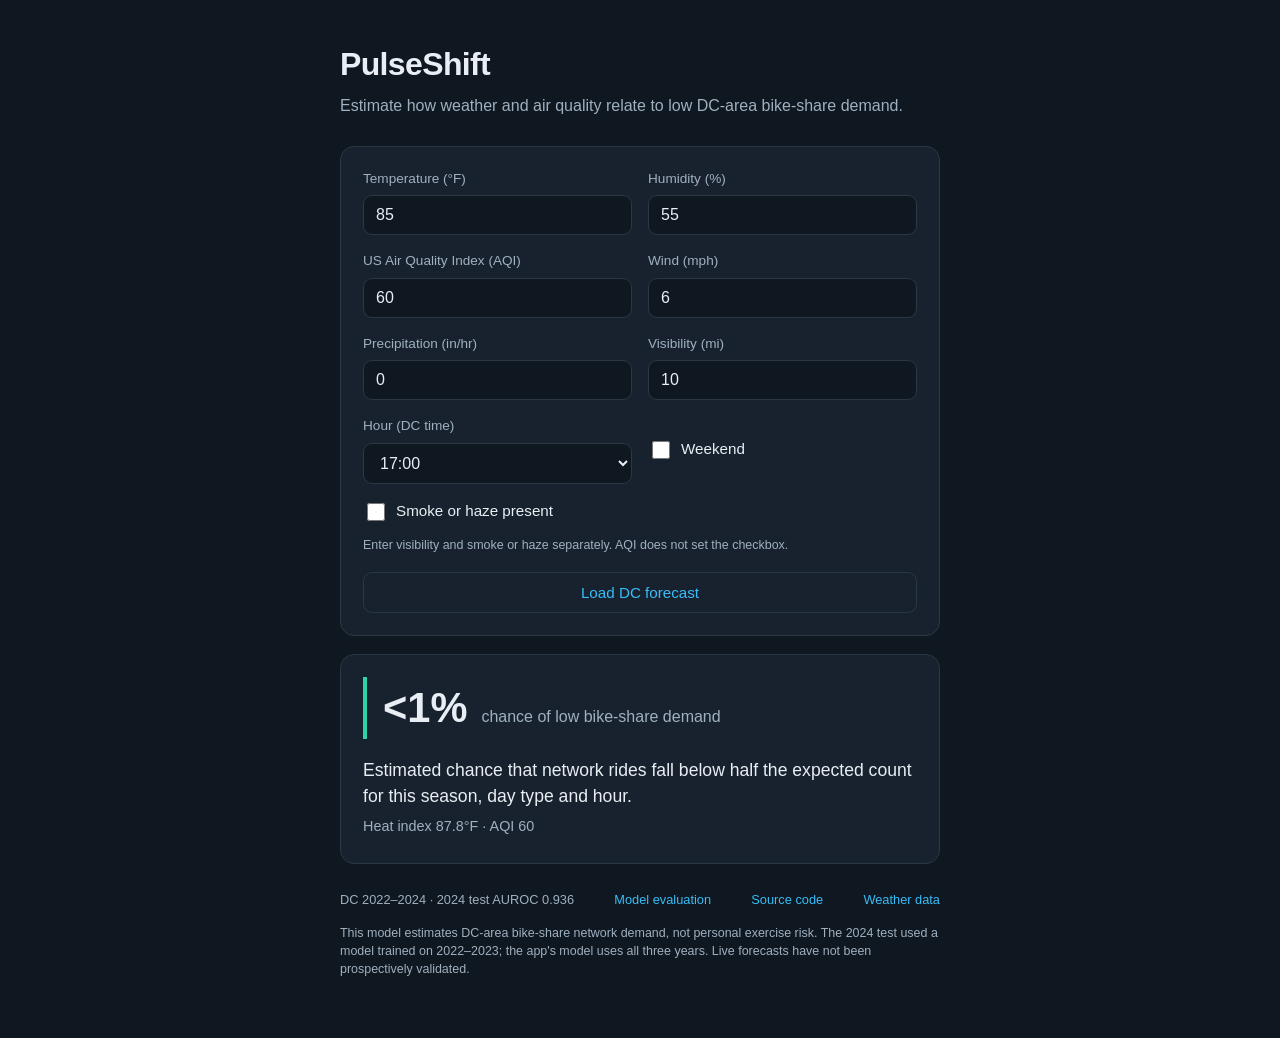
==== commit 53921161: "updated submission" ====
--- a/index.html
+++ b/index.html
@@ -1,113 +1,13 @@
 <!DOCTYPE html>
 <html lang="en">
 <head>
-  <meta charset="utf-8" />
-  <meta http-equiv="Content-Security-Policy" content="default-src 'self'; img-src 'self' data:; connect-src https://api.open-meteo.com https://air-quality-api.open-meteo.com; base-uri 'none'" />
-  <meta name="viewport" content="width=device-width, initial-scale=1" />
-  <meta name="description" content="Estimate the chance of low DC-area bike-share demand from weather and air quality. The research model runs in your browser." />
-  <link rel="icon" href="data:image/svg+xml,<svg xmlns='http://www.w3.org/2000/svg' width='16' height='16'><circle cx='8' cy='8' r='7' fill='%2338bdf8'/></svg>" />
+  <meta charset="utf-8">
+  <meta name="viewport" content="width=device-width, initial-scale=1">
+  <meta http-equiv="Content-Security-Policy" content="default-src 'none'; script-src 'self'; base-uri 'none'">
   <title>PulseShift</title>
-  <link rel="stylesheet" href="app/styles.css" />
+  <script src="app/redirect.js" defer></script>
 </head>
 <body>
-  <main class="app">
-    <header>
-      <h1>PulseShift</h1>
-      <p class="tag">Estimate how weather and air quality relate to low DC-area bike-share demand.</p>
-    </header>
-
-    <section class="panel">
-      <form id="form" aria-label="DC demand model inputs">
-        <div class="grid">
-          <label>Temperature (°F)
-            <input type="number" id="temp" value="85" min="-40" max="130" step="any" required />
-          </label>
-          <label>Humidity (%)
-            <input type="number" id="humidity" value="55" min="0" max="100" step="any" required />
-          </label>
-          <label>US Air Quality Index (AQI)
-            <input type="number" id="aqi" value="60" min="0" max="500" step="any" required />
-          </label>
-          <label>Wind (mph)
-            <input type="number" id="wind" value="6" min="0" max="100" step="any" required />
-          </label>
-          <label>Precipitation (in/hr)
-            <input type="number" id="precip" value="0" min="0" max="5" step="any" required />
-          </label>
-          <label>Visibility (mi)
-            <input type="number" id="visibility" value="10" min="0" max="10" step="any" required />
-          </label>
-          <label>Hour (DC time)
-            <select id="hour"></select>
-          </label>
-          <label class="check"><input type="checkbox" id="weekend" /> Weekend</label>
-          <label class="check"><input type="checkbox" id="smoke" /> Smoke or haze present</label>
-          <p class="hint">Enter visibility and smoke or haze separately. AQI does not set the checkbox.</p>
-        </div>
-        <button type="button" id="live" class="ghost">Load DC forecast</button>
-        <p class="error" id="error" role="alert"></p>
-      </form>
-    </section>
-
-    <section class="result" id="result" aria-label="Low bike-share demand estimate" aria-live="polite" aria-atomic="true" hidden>
-      <div class="risk" id="risk">
-        <span class="pct" id="pct">—</span>
-        <span class="band" id="band">—</span>
-      </div>
-      <p class="reco" id="reco"></p>
-      <p class="detail" id="detail"></p>
-      <p class="detail" id="besthour"></p>
-      <p class="hint" id="forecastnote"></p>
-    </section>
-
-    <footer>
-      <span id="meta"></span>
-      <a href="#pipeline">Pipeline</a>
-      <a href="results/">Charts &amp; results</a>
-      <a href="https://github.com/urmeo/pulse-shift">Source code</a>
-      <a href="https://open-meteo.com/">Weather data</a>
-    </footer>
-    <p class="hint" id="modelnote"></p>
-
-    <section class="pipeline-section" id="pipeline" aria-labelledby="pipeline-title">
-      <h2 id="pipeline-title">Bike-share demand pipeline</h2>
-      <figure>
-        <picture>
-          <source media="(max-width: 640px)" srcset="results/figures/pipeline-mobile.svg" width="360" height="2704">
-          <img class="pipeline-image" src="results/figures/pipeline.svg" width="1280" height="1440" loading="lazy" alt="PulseShift signal flow: DC records become a verified hourly panel, low-demand labels and 12 features. Separate historical and browser fits lead to evaluation and fixed-model scoring. Only forecast scores enter hour selection. Candidate-hour limits, DC AQI associations and an independent Seoul refit complete the pipeline.">
-        </picture>
-        <figcaption>A research prototype for aggregate bike-share demand. Historical evaluation and browser use follow separate paths.</figcaption>
-      </figure>
-      <details id="pipeline-text">
-        <summary>Read the pipeline as text</summary>
-        <h3>Shared data</h3>
-        <p>Join Capital Bikeshare rides, NOAA DCA weather and CAMS AQI by UTC hour, with EPA daily AQI as the historical fallback. The 2022–2024 panel has 26,289 hours.</p>
-        <p>Expected rides use a 2022–2023 baseline for each season, weekday/weekend group and hour. Keep hours with at least 20 expected rides; low demand means actual rides below half that count. This leaves 24,354 active hours and 12 weather, AQI and time features.</p>
-        <h3>Historical evaluation</h3>
-        <p>Fit five model variants on 16,150 active hours from 2022–2023; test on 8,204 active hours from 2024.</p>
-        <table>
-          <caption>2024 test AUROC · higher is better</caption>
-          <thead><tr><th scope="col">Model</th><th scope="col">AUROC</th></tr></thead>
-          <tbody>
-            <tr><th scope="row">Climatology</th><td>0.692</td></tr>
-            <tr><th scope="row">Unweighted logistic</th><td>0.936</td></tr>
-          </tbody>
-        </table>
-        <p>Climatology uses the training low-demand rate for each season, day type and hour. AUROC measures ranking. The unweighted model's 95% interval is 0.900–0.967, from 1,000 whole-day bootstrap resamples. Its mean prediction was 6.88%, compared with 2.46% observed; probabilities overestimated the 2024 event rate.</p>
-        <p>The time-shift simulation uses the unweighted model's 2024 test estimates and recorded conditions. It compares hours within ±3 hours on the same day, requiring heat index below 103°F and AQI below 150 at the chosen hour. Net modeled change includes cancellation and shift losses. Shifted demand is assumed to transfer; actual benefits were not measured.</p>
-        <h3>Browser use</h3>
-        <p>Separately refit unweighted logistic regression on all 24,354 active hours from 2022–2024. Export fixed scaling parameters and coefficients to estimate the chance of low demand from manual inputs or DC forecasts. The historical scores above evaluate the earlier fit.</p>
-        <p>Forecasts use Open-Meteo weather and CAMS AQI. Compare complete hours in the next 24 hours, from 06:00 to 21:00 DC time, with heat index below 103°F and AQI below 150. Choose the lowest estimated probability. These are study limits; follow official advisories. Live forecast accuracy has not been prospectively evaluated.</p>
-        <h3>Other research</h3>
-        <p>AQI and smoke analyses examine daily and hourly associations in the DC records. Different exposures and controls limit comparison; these observational analyses do not establish causality.</p>
-        <p>The Seoul analysis fits a separate 10-feature model on its own UCI dataset. Within each season, train on the earliest 75% of functioning dates and test on the latest 25%, keeping whole dates together.</p>
-        <p>Research checks do not change the browser parameters. The project estimates aggregate network demand, not individual activity or health outcomes.</p>
-      </details>
-      <p class="pipeline-links"><a href="https://www.figma.com/design/yhY22TCHa8m8mhBi1Z4RCw?node-id=2-2">Figma source</a> · <a href="results/">Charts and results</a> · <a href="https://github.com/urmeo/pulse-shift/blob/main/docs/pipeline.md">Data, methods and limits</a></p>
-    </section>
-  </main>
-
-  <script src="app/model.js"></script>
-  <script src="app/app.js"></script>
+  <main><a href="app/">Open PulseShift</a></main>
 </body>
 </html>
